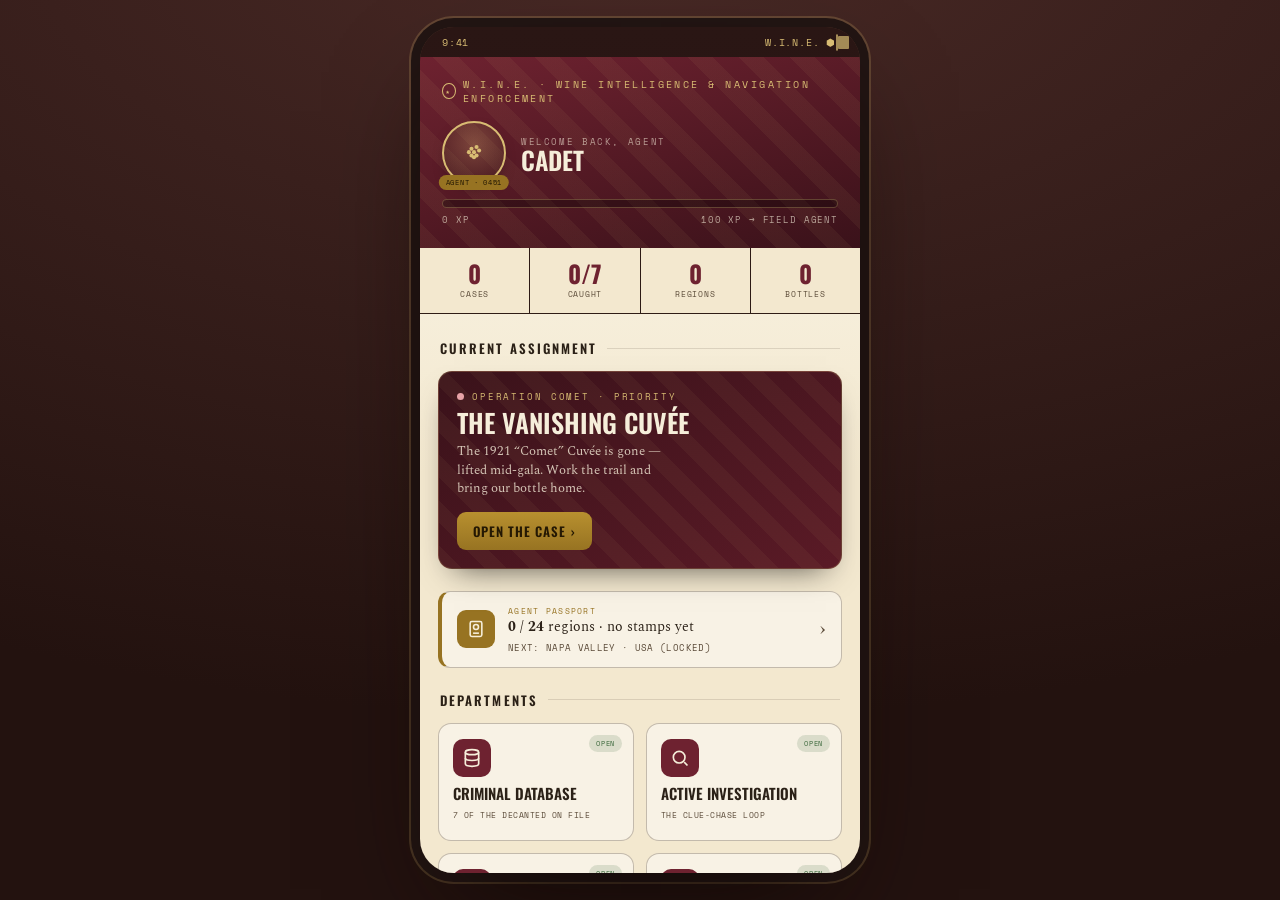
==== index.html @ ae3cd0b0 "Add files via upload" ====
<!DOCTYPE html>
<html lang="en">
<head>
<meta charset="UTF-8" />
<meta name="viewport" content="width=device-width, initial-scale=1.0, viewport-fit=cover" />
<title>W.I.N.E. Headquarters — The Cellar Files</title>
<link rel="preconnect" href="https://fonts.googleapis.com" />
<link rel="preconnect" href="https://fonts.gstatic.com" crossorigin />
<link href="https://fonts.googleapis.com/css2?family=Oswald:wght@400;500;600;700&family=Spectral:ital,wght@0,400;0,500;0,600;1,400;1,500&family=Space+Mono:wght@400;700&display=swap" rel="stylesheet" />
<template id="__bundler_thumbnail">
  <svg xmlns="http://www.w3.org/2000/svg" viewBox="0 0 100 100">
    <rect width="100" height="100" fill="#5A1A26"/>
    <circle cx="50" cy="44" r="21" fill="none" stroke="#D8BC73" stroke-width="2.5"/>
    <circle cx="44" cy="40" r="3" fill="#D8BC73"/><circle cx="52" cy="38" r="3" fill="#D8BC73"/>
    <circle cx="48" cy="46" r="3" fill="#D8BC73"/><circle cx="56" cy="44" r="3" fill="#D8BC73"/><circle cx="50" cy="52" r="3" fill="#D8BC73"/>
    <text x="50" y="80" text-anchor="middle" font-family="monospace" font-size="8" letter-spacing="2" fill="#D8BC73">W.I.N.E. HQ</text>
  </svg>
</template>
<style>
:root{
  --burgundy:#6E2230;--burgundy-deep:#5A1A26;--cabernet:#8B2638;
  --paper:#F3E8CF;--paper-2:#ECDEBE;--cream:#F6EEDA;
  --oak:#3A2A1C;--ink:#2B2117;--ink-soft:#5A4A38;
  --gold:#B8902F;--gold-deep:#977322;--gold-soft:#D8BC73;--green:#3f6b3f;--red:#9c2b32;
  --rule:rgba(58,42,28,0.28);--rule-soft:rgba(58,42,28,0.14);
  --font-display:'Oswald','Arial Narrow',sans-serif;--font-body:'Spectral',Georgia,serif;--font-mono:'Space Mono','Courier New',monospace;
}
*{box-sizing:border-box;}html,body{margin:0;padding:0;height:100%;}
body{font-family:var(--font-body);color:var(--ink);background:radial-gradient(120% 90% at 50% -10%,#4a2a26,#3a201d 40%,#23120f 100%);-webkit-font-smoothing:antialiased;overflow:hidden;}
.frame-wrap{position:fixed;inset:0;display:flex;align-items:center;justify-content:center;padding:18px;}
.phone{position:relative;width:min(440px,96vw);height:min(940px,94vh);overflow:hidden;border-radius:34px;
  background:linear-gradient(180deg,#2a1614,#1f1010);box-shadow:0 50px 110px -34px rgba(15,7,5,.85),0 0 0 9px #221513,0 0 0 11px rgba(216,188,115,.22);}
.statusbar{position:absolute;top:0;left:0;right:0;height:30px;z-index:30;display:flex;align-items:center;justify-content:space-between;padding:0 22px;font-family:var(--font-mono);font-size:10px;letter-spacing:.08em;color:var(--gold-soft);}
.statusbar .batt{width:18px;height:9px;border:1px solid var(--gold-soft);border-radius:2px;opacity:.7;position:relative;}
.statusbar .batt::after{content:"";position:absolute;left:1px;top:1px;bottom:1px;width:11px;background:var(--gold-soft);border-radius:1px;}
.screen{position:absolute;inset:30px 0 0;overflow-y:auto;scrollbar-width:none;z-index:5;}
.screen::-webkit-scrollbar{display:none;}

/* ===== Agent crest header ===== */
.hq-head{position:relative;padding:20px 22px 22px;background:linear-gradient(165deg,#6E2230,#4a1620 70%,#3a121a);color:var(--cream);overflow:hidden;}
.hq-head::before{content:"";position:absolute;inset:0;background-image:repeating-linear-gradient(45deg,rgba(216,188,115,.06) 0 18px,transparent 18px 36px);}
.hq-top{display:flex;align-items:center;gap:7px;position:relative;font-family:var(--font-mono);font-size:9.5px;letter-spacing:.26em;text-transform:uppercase;color:var(--gold-soft);}
.hq-top .seal{width:16px;height:16px;border:1.5px solid var(--gold-soft);border-radius:50%;display:flex;align-items:center;justify-content:center;font-size:7px;}
.agent-row{display:flex;align-items:center;gap:15px;margin-top:16px;position:relative;}
.crest{width:64px;height:64px;flex:0 0 auto;border-radius:50%;border:2.5px solid var(--gold-soft);display:flex;align-items:center;justify-content:center;
  background:radial-gradient(circle at 50% 35%,rgba(216,188,115,.25),rgba(0,0,0,.2));box-shadow:0 6px 16px -8px rgba(0,0,0,.6);position:relative;}
.crest .badge-no{position:absolute;bottom:-7px;left:50%;transform:translateX(-50%);background:var(--gold-deep);color:#241803;font-family:var(--font-mono);font-size:7px;letter-spacing:.1em;padding:2px 7px;border-radius:999px;white-space:nowrap;}
.crest svg{width:34px;height:34px;}
.agent-meta{flex:1;min-width:0;}
.agent-meta .greet{font-family:var(--font-mono);font-size:9px;letter-spacing:.18em;text-transform:uppercase;color:rgba(246,238,218,.6);}
.agent-meta .rank{font-family:var(--font-display);font-weight:600;text-transform:uppercase;font-size:25px;line-height:.95;color:var(--cream);}
.xp-wrap{margin-top:14px;position:relative;}
.xp-bar{height:9px;border-radius:6px;background:rgba(0,0,0,.3);overflow:hidden;border:1px solid rgba(216,188,115,.3);}
.xp-bar i{display:block;height:100%;border-radius:6px;background:linear-gradient(90deg,var(--gold),var(--gold-soft));transition:width .5s;}
.xp-label{display:flex;justify-content:space-between;margin-top:5px;font-family:var(--font-mono);font-size:8.5px;letter-spacing:.1em;text-transform:uppercase;color:rgba(246,238,218,.65);}

/* stats strip */
.stats-strip{display:grid;grid-template-columns:repeat(4,1fr);gap:1px;background:var(--rule);border-bottom:1.5px solid var(--rule);}
.stat-cell{background:var(--paper);padding:13px 6px;text-align:center;}
.stat-cell .num{font-family:var(--font-display);font-weight:700;font-size:24px;color:var(--burgundy);line-height:1;}
.stat-cell .lab{font-family:var(--font-mono);font-size:7.5px;letter-spacing:.1em;text-transform:uppercase;color:var(--ink-soft);margin-top:4px;}

.body{background:linear-gradient(180deg,var(--cream),var(--paper) 12%);padding:18px 18px 30px;}
.sec-h{font-family:var(--font-display);font-weight:600;text-transform:uppercase;letter-spacing:.16em;font-size:13px;color:var(--ink);display:flex;align-items:center;gap:10px;margin:6px 2px 13px;}
.sec-h::after{content:"";flex:1;height:1px;background:var(--rule-soft);}

/* featured assignment */
.assignment{position:relative;display:block;text-decoration:none;color:inherit;border-radius:14px;overflow:hidden;margin-bottom:22px;
  background:linear-gradient(150deg,#3a121a,#5a1a26);box-shadow:0 14px 30px -16px rgba(0,0,0,.7);border:1px solid rgba(216,188,115,.25);}
.assignment::before{content:"";position:absolute;inset:0;background-image:repeating-linear-gradient(45deg,rgba(216,188,115,.05) 0 16px,transparent 16px 32px);}
.assignment .a-pad{position:relative;padding:18px;}
.assignment .a-k{font-family:var(--font-mono);font-size:8.5px;letter-spacing:.22em;text-transform:uppercase;color:var(--gold-soft);display:flex;align-items:center;gap:8px;}
.assignment .a-k .live{width:7px;height:7px;border-radius:50%;background:#e7a3a7;animation:pulse 1.6s infinite;}
@keyframes pulse{0%{box-shadow:0 0 0 0 rgba(231,163,167,.6);}70%{box-shadow:0 0 0 7px transparent;}100%{box-shadow:0 0 0 0 transparent;}}
.assignment .a-title{font-family:var(--font-display);font-weight:600;text-transform:uppercase;font-size:26px;color:var(--cream);line-height:.95;margin:8px 0 6px;}
.assignment .a-desc{font-size:13px;color:rgba(246,238,218,.8);line-height:1.45;max-width:32ch;}
.assignment .a-go{display:inline-flex;align-items:center;gap:8px;margin-top:14px;font-family:var(--font-display);font-weight:600;text-transform:uppercase;letter-spacing:.08em;font-size:13px;
  color:#241803;background:linear-gradient(180deg,var(--gold),var(--gold-deep));padding:9px 16px;border-radius:9px;}

.pp-sum-card{display:flex;align-items:center;gap:13px;text-decoration:none;color:inherit;margin-bottom:22px;
  background:rgba(255,255,255,.45);border:1px solid var(--rule);border-left:4px solid var(--gold-deep);border-radius:12px;padding:13px 15px;transition:.15s;}
.pp-sum-card:hover{background:rgba(255,255,255,.74);transform:translateY(-2px);}
.pp-sum-card .pps-ic{width:38px;height:38px;flex:0 0 auto;border-radius:9px;background:var(--gold-deep);color:var(--cream);display:flex;align-items:center;justify-content:center;}
.pp-sum-card .pps-ic svg{width:20px;height:20px;}
.pp-sum-card .pps-meta{flex:1;min-width:0;}
.pp-sum-card .pps-k{font-family:var(--font-mono);font-size:8px;letter-spacing:.16em;text-transform:uppercase;color:var(--gold-deep);}
.pp-sum-card .pps-v{font-size:13.5px;color:var(--ink);line-height:1.3;margin-top:2px;}
.pp-sum-card .pps-next{font-family:var(--font-mono);font-size:8.5px;letter-spacing:.04em;text-transform:uppercase;color:var(--ink-soft);margin-top:4px;}
.pp-sum-card .pps-go{font-size:22px;color:var(--ink-soft);}

/* module grid */
.modules{display:grid;grid-template-columns:repeat(2,1fr);gap:12px;}
.module{position:relative;display:flex;flex-direction:column;gap:9px;text-decoration:none;color:inherit;cursor:pointer;text-align:left;
  background:rgba(255,255,255,.45);border:1px solid var(--rule);border-radius:13px;padding:15px 14px;min-height:118px;transition:.15s;width:100%;font:inherit;}
.module:hover{background:rgba(255,255,255,.78);transform:translateY(-3px);box-shadow:0 12px 24px -16px rgba(0,0,0,.5);}
.module .m-ic{width:38px;height:38px;border-radius:10px;background:var(--burgundy);color:var(--cream);display:flex;align-items:center;justify-content:center;}
.module .m-ic svg{width:20px;height:20px;}
.module .m-name{font-family:var(--font-display);font-weight:600;text-transform:uppercase;font-size:15px;color:var(--ink);line-height:1;}
.module .m-sub{font-family:var(--font-mono);font-size:8px;letter-spacing:.06em;text-transform:uppercase;color:var(--ink-soft);line-height:1.4;}
.module .m-status{position:absolute;top:11px;right:11px;font-family:var(--font-mono);font-size:7px;letter-spacing:.1em;text-transform:uppercase;padding:3px 7px;border-radius:999px;}
.module.live .m-status{background:rgba(63,107,63,.16);color:var(--green);}
.module.dev{opacity:.92;}
.module.dev .m-ic{background:var(--ink-soft);}
.module.dev .m-status{background:rgba(58,42,28,.1);color:var(--ink-soft);}
.module.dev .m-name{color:var(--ink-soft);}

/* achievements */
.ach-row{display:flex;gap:10px;overflow-x:auto;padding:2px 2px 6px;scrollbar-width:none;}
.ach-row::-webkit-scrollbar{display:none;}
.ach{flex:0 0 auto;width:76px;text-align:center;}
.ach .a-medal{width:54px;height:54px;margin:0 auto 6px;border-radius:50%;display:flex;align-items:center;justify-content:center;font-size:22px;
  background:rgba(184,144,47,.16);border:1.5px solid var(--gold-deep);}
.ach.locked .a-medal{background:rgba(58,42,28,.07);border:1.5px dashed var(--rule);filter:grayscale(1);opacity:.55;}
.ach .a-n{font-family:var(--font-mono);font-size:7.5px;letter-spacing:.04em;text-transform:uppercase;color:var(--ink-soft);line-height:1.25;}

.hq-footer{text-align:center;font-family:var(--font-body);font-style:italic;color:var(--ink-soft);font-size:13px;margin-top:24px;padding-top:16px;border-top:1px solid var(--rule-soft);}
.reset-link{display:block;text-align:center;margin-top:12px;font-family:var(--font-mono);font-size:8.5px;letter-spacing:.14em;text-transform:uppercase;color:var(--ink-soft);opacity:.5;cursor:pointer;background:none;border:none;width:100%;}

/* dev modal */
.devwrap{position:absolute;inset:0;z-index:60;display:none;align-items:flex-end;justify-content:center;background:rgba(20,10,8,.55);backdrop-filter:blur(2px);}
.devwrap.show{display:flex;}
.devcard{width:100%;background:linear-gradient(180deg,var(--cream),var(--paper));border-radius:20px 20px 0 0;border-top:3px solid var(--gold);padding:24px 22px 28px;box-shadow:0 -20px 50px -20px rgba(0,0,0,.6);animation:up .28s cubic-bezier(.2,.9,.3,1);}
@keyframes up{from{transform:translateY(100%);}to{transform:none;}}
.devcard .d-ic{width:46px;height:46px;border-radius:12px;background:var(--gold);color:#241803;display:flex;align-items:center;justify-content:center;margin-bottom:12px;}
.devcard .d-ic svg{width:24px;height:24px;}
.devcard .d-tag{font-family:var(--font-mono);font-size:9px;letter-spacing:.2em;text-transform:uppercase;color:var(--gold-deep);}
.devcard .d-name{font-family:var(--font-display);font-weight:600;text-transform:uppercase;font-size:24px;color:var(--burgundy);margin:3px 0 10px;line-height:1;}
.devcard .d-desc{font-size:15.5px;line-height:1.55;color:var(--ink);}
.devcard .d-close{margin-top:18px;width:100%;font-family:var(--font-display);font-weight:600;text-transform:uppercase;letter-spacing:.12em;font-size:14px;border:none;border-radius:11px;padding:14px;background:linear-gradient(180deg,var(--burgundy),var(--burgundy-deep));color:var(--cream);cursor:pointer;}
</style>
</head>
<body>
  <div class="frame-wrap">
    <div class="phone">
      <div class="statusbar"><span>9:41</span><span>W.I.N.E. ⬢ <span class="batt"></span></span></div>
      <div class="screen" id="screen"></div>
      <div class="devwrap" id="devwrap"></div>
    </div>
  </div>

  <script src="data.js"></script>
  <script src="art.js"></script>
  <script src="career.js"></script>
  <script src="passport-data.js"></script>
  <script>
  (function () {
    var screen = document.getElementById("screen");
    var devwrap = document.getElementById("devwrap");
    var S = Career.state();
    var META = window.REGION_META || {};
    var ppTotal = Object.keys(META).length;
    var ppDisc = (S.regions || []).filter(function (k) { return META[k]; });
    var ppNewest = ppDisc.length ? (META[ppDisc[ppDisc.length - 1]].name) : null;
    var ppLocked = Object.keys(META).filter(function (k) { return ppDisc.indexOf(k) < 0; });
    var ppTeaser = ppLocked.length ? META[ppLocked[0]] : null;

    var grapeSeal =
      '<svg viewBox="0 0 40 40" fill="none"><circle cx="17" cy="15" r="2.4" fill="#D8BC73"/><circle cx="23" cy="13" r="2.4" fill="#D8BC73"/>' +
      '<circle cx="20" cy="19" r="2.4" fill="#D8BC73"/><circle cx="26" cy="17" r="2.4" fill="#D8BC73"/><circle cx="14" cy="19" r="2.4" fill="#D8BC73"/>' +
      '<circle cx="20" cy="25" r="2.4" fill="#D8BC73"/><circle cx="23" cy="23" r="2.4" fill="#D8BC73"/><circle cx="17" cy="23" r="2.4" fill="#D8BC73"/></svg>';

    var ICONS = {
      database: '<svg viewBox="0 0 24 24" fill="none" stroke="currentColor" stroke-width="2"><ellipse cx="12" cy="5" rx="8" ry="3"/><path d="M4 5v14c0 1.7 3.6 3 8 3s8-1.3 8-3V5"/><path d="M4 12c0 1.7 3.6 3 8 3s8-1.3 8-3"/></svg>',
      case: '<svg viewBox="0 0 24 24" fill="none" stroke="currentColor" stroke-width="2"><circle cx="11" cy="11" r="7"/><path d="M21 21l-4-4"/></svg>',
      map: '<svg viewBox="0 0 24 24" fill="none" stroke="currentColor" stroke-width="2"><path d="M9 4 3 6v14l6-2 6 2 6-2V4l-6 2-6-2z"/><path d="M9 4v14M15 6v14"/></svg>',
      passport: '<svg viewBox="0 0 24 24" fill="none" stroke="currentColor" stroke-width="2"><rect x="5" y="3" width="14" height="18" rx="2"/><circle cx="12" cy="10" r="3"/><path d="M9 17h6"/></svg>',
      evidence: '<svg viewBox="0 0 24 24" fill="none" stroke="currentColor" stroke-width="2"><rect x="3" y="4" width="18" height="16" rx="2"/><path d="M7 8l4 3-4 3M13 14h4"/></svg>',
      cellar: '<svg viewBox="0 0 24 24" fill="none" stroke="currentColor" stroke-width="2"><path d="M8 3h8l-1 7a4 4 0 0 1-3 3v6M9 10a4 4 0 0 0 3 3M8 21h8"/></svg>',
      campaign: '<svg viewBox="0 0 24 24" fill="none" stroke="currentColor" stroke-width="2"><path d="M4 19V5l8 3 8-3v14l-8 3-8-3z"/><path d="M12 8v14"/></svg>',
      daily: '<svg viewBox="0 0 24 24" fill="none" stroke="currentColor" stroke-width="2"><rect x="3" y="5" width="18" height="16" rx="2"/><path d="M3 9h18M8 3v4M16 3v4M12 13v4M10 15h4"/></svg>',
      ranks: '<svg viewBox="0 0 24 24" fill="none" stroke="currentColor" stroke-width="2"><circle cx="12" cy="9" r="5"/><path d="M9 13l-2 8 5-3 5 3-2-8"/></svg>',
      ach: '<svg viewBox="0 0 24 24" fill="none" stroke="currentColor" stroke-width="2"><path d="M7 4h10v5a5 5 0 0 1-10 0zM7 6H4v2a3 3 0 0 0 3 3M17 6h3v2a3 3 0 0 1-3 3M9 19h6M10 15v4M14 15v4"/></svg>'
    };

    /* LIVE modules link out; DEV modules open an info sheet. */
    var MODULES = [
      { ic: "database", name: "Criminal Database", sub: S.totalCriminals + " of The Decanted on file", href: "character-bible.html", live: true },
      { ic: "case", name: "Active Investigation", sub: "The clue-chase loop", href: "case-file.html", live: true },
      { ic: "map", name: "Operations Map", sub: "Track pursuits worldwide", href: "character-bible.html#map", live: true },
      { ic: "passport", name: "Agent Passport", sub: ppDisc.length + " of " + ppTotal + " regions stamped", href: "passport.html", live: true },
      { ic: "evidence", name: "Evidence Board", sub: "Pin clues & connect", dev: "A corkboard of photos, clues and red string. Pin evidence from across cases and connect The Decanted's network to expose the syndicate." },
      { ic: "cellar", name: "The Cellar", sub: "Recovered bottles", dev: "Your trophy cellar. Every legendary bottle you recover is racked here with its story, year, and the case that brought it home." },
      { ic: "campaign", name: "Campaign", sub: "Story chapters", dev: "A narrative campaign in chapters — from your first cork to dismantling The Corkfather's empire, each chapter chains cases into a story." },
      { ic: "daily", name: "Daily Brief", sub: "New lead each day", dev: "A fresh procedurally-seeded lead every day — a quick case for steady XP, region progress, and daily streak rewards." },
      { ic: "ranks", name: "Career & Ranks", sub: S.rank + (S.nextRank ? " → " + S.nextRank : ""), dev: "The full W.I.N.E. promotion ladder, from Cadet to Master Detective — with the perks, clearance, and tools each rank unlocks." },
      { ic: "ach", name: "Achievements", sub: S.achievements.length + " of " + S.achievementDefs.length + " earned", dev: "Commendations and medals for clean arrests, full rosters, region sweeps and more — your wall of W.I.N.E. honors." }
    ];

    function render() {
      S = Career.state();
      ppDisc = (S.regions || []).filter(function (k) { return META[k]; });
      ppNewest = ppDisc.length ? (META[ppDisc[ppDisc.length - 1]].name) : null;
      ppLocked = Object.keys(META).filter(function (k) { return ppDisc.indexOf(k) < 0; });
      ppTeaser = ppLocked.length ? META[ppLocked[0]] : null;
      var caught = S.caughtIds.length;
      var html =
        '<div class="hq-head">' +
          '<div class="hq-top"><span class="seal">★</span> W.I.N.E. · Wine Intelligence &amp; Navigation Enforcement</div>' +
          '<div class="agent-row">' +
            '<div class="crest">' + grapeSeal + '<span class="badge-no">AGENT · 0451</span></div>' +
            '<div class="agent-meta"><div class="greet">Welcome back, Agent</div>' +
              '<div class="rank">' + S.rank + '</div></div>' +
          '</div>' +
          '<div class="xp-wrap"><div class="xp-bar"><i style="width:' + Math.round(S.progress * 100) + '%"></i></div>' +
            '<div class="xp-label"><span>' + S.xp + ' XP</span><span>' +
              (S.nextRank ? S.xpToNext + ' XP → ' + S.nextRank : 'Top rank achieved') + '</span></div></div>' +
        '</div>' +
        '<div class="stats-strip">' +
          statCell(S.casesSolved, "Cases") +
          statCell(caught + "/" + S.totalCriminals, "Caught") +
          statCell(S.regions.length, "Regions") +
          statCell(S.bottles.length, "Bottles") +
        '</div>' +
        '<div class="body">' +
          '<div class="sec-h">Current Assignment</div>' +
          '<a class="assignment" href="case-file.html">' +
            '<div class="a-pad"><div class="a-k"><span class="live"></span> Operation Comet · Priority</div>' +
              '<div class="a-title">The Vanishing Cuvée</div>' +
              '<div class="a-desc">The 1921 “Comet” Cuvée is gone — lifted mid-gala. Work the trail and bring our bottle home.</div>' +
              '<span class="a-go">Open the Case ›</span></div>' +
          '</a>' +
          '<a class="pp-sum-card" href="passport.html">' +
            '<div class="pps-ic"><svg viewBox="0 0 24 24" fill="none" stroke="currentColor" stroke-width="1.9"><rect x="5" y="3" width="14" height="18" rx="2"/><circle cx="12" cy="9.5" r="3"/><path d="M8.5 17h7"/></svg></div>' +
            '<div class="pps-meta"><div class="pps-k">Agent Passport</div>' +
              '<div class="pps-v"><b>' + ppDisc.length + ' / ' + ppTotal + '</b> regions · ' +
                (ppNewest ? 'newest <b>' + ppNewest + '</b>' : 'no stamps yet') + '</div>' +
              (ppTeaser ? '<div class="pps-next">Next: ' + ppTeaser.name + ' · ' + ppTeaser.country + ' (locked)</div>' : '') +
            '</div><span class="pps-go">›</span>' +
          '</a>' +
          '<div class="sec-h">Departments</div>' +
          '<div class="modules" id="modules"></div>' +
          '<div class="sec-h" style="margin-top:24px">Commendations</div>' +
          '<div class="ach-row" id="ach"></div>' +
          '<div class="hq-footer">“We don\'t just drink history. We protect it.” — Cork Connoisseur</div>' +
          '<button class="reset-link" id="reset">Reset agent progress</button>' +
        '</div>';
      screen.innerHTML = html;

      var mods = document.getElementById("modules");
      MODULES.forEach(function (m) {
        var node;
        if (m.live) {
          node = document.createElement("a");
          node.href = m.href; node.style.textDecoration = "none";
          node.className = "module live";
        } else {
          node = document.createElement("button");
          node.className = "module dev";
          node.onclick = function () { openDev(m); };
        }
        node.innerHTML =
          '<span class="m-status">' + (m.live ? "Open" : "Soon") + '</span>' +
          '<span class="m-ic">' + ICONS[m.ic] + '</span>' +
          '<span class="m-name">' + m.name + '</span>' +
          '<span class="m-sub">' + m.sub + '</span>';
        mods.appendChild(node);
      });

      var ach = document.getElementById("ach");
      S.achievementDefs.forEach(function (a) {
        var earned = S.achievements.indexOf(a.id) >= 0;
        var d = document.createElement("div");
        d.className = "ach" + (earned ? "" : " locked");
        d.innerHTML = '<div class="a-medal">' + (earned ? a.icon : "🔒") + '</div><div class="a-n">' + a.name + '</div>';
        ach.appendChild(d);
      });

      document.getElementById("reset").onclick = function () {
        Career.resetAll(); render();
      };
    }

    function statCell(num, lab) {
      return '<div class="stat-cell"><div class="num">' + num + '</div><div class="lab">' + lab + '</div></div>';
    }

    function openDev(m) {
      devwrap.innerHTML =
        '<div class="devcard"><div class="d-ic">' + ICONS[m.ic] + '</div>' +
        '<div class="d-tag">In Development</div><div class="d-name">' + m.name + '</div>' +
        '<div class="d-desc">' + m.dev + '</div>' +
        '<button class="d-close" id="d-close">Got it</button></div>';
      devwrap.classList.add("show");
      document.getElementById("d-close").onclick = function () { devwrap.classList.remove("show"); };
    }
    devwrap.addEventListener("click", function (e) { if (e.target === devwrap) devwrap.classList.remove("show"); });

    render();
  })();
  </script>
</body>
</html>
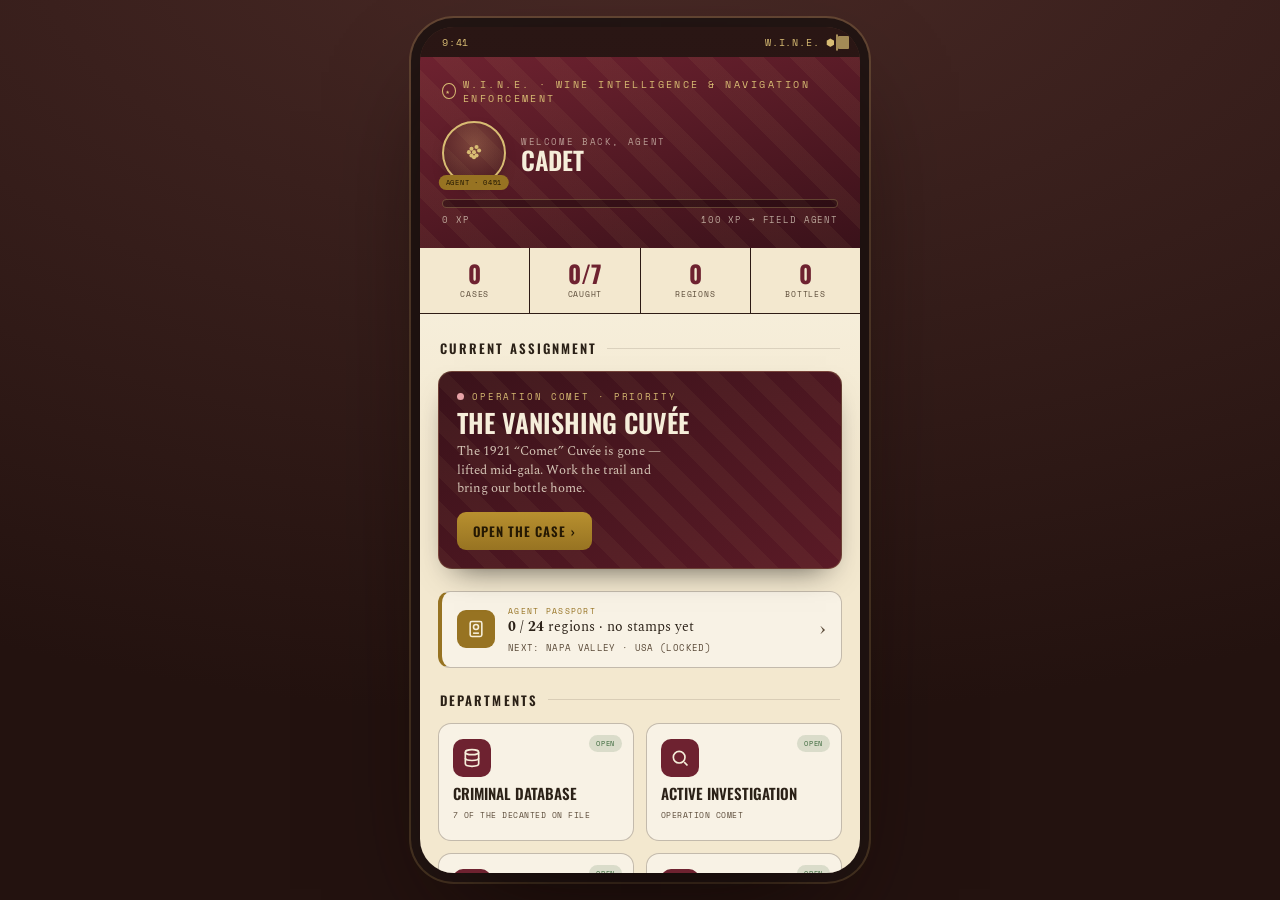
==== commit 94d8c77c: "Update index.html" ====
--- a/index.html
+++ b/index.html
@@ -127,6 +127,17 @@
 .devcard .d-name{font-family:var(--font-display);font-weight:600;text-transform:uppercase;font-size:24px;color:var(--burgundy);margin:3px 0 10px;line-height:1;}
 .devcard .d-desc{font-size:15.5px;line-height:1.55;color:var(--ink);}
 .devcard .d-close{margin-top:18px;width:100%;font-family:var(--font-display);font-weight:600;text-transform:uppercase;letter-spacing:.12em;font-size:14px;border:none;border-radius:11px;padding:14px;background:linear-gradient(180deg,var(--burgundy),var(--burgundy-deep));color:var(--cream);cursor:pointer;}
+.cf-list{margin:8px 0 4px;display:flex;flex-direction:column;gap:10px;max-height:48vh;overflow:auto;}
+.cf-row{display:flex;align-items:center;gap:12px;padding:12px 14px;border-radius:12px;border:1px solid var(--rule);background:rgba(255,255,255,.42);}
+.cf-row.solved{border-color:rgba(120,150,95,.55);background:rgba(120,150,95,.13);}
+.cf-row.locked{opacity:.6;border-style:dashed;}
+.cf-meta{flex:1;min-width:0;}
+.cf-code{font-family:var(--font-mono);font-size:9.5px;letter-spacing:.16em;text-transform:uppercase;color:var(--gold-deep);}
+.cf-stat{color:var(--ink-soft);}
+.cf-title{font-family:var(--font-display);font-weight:600;text-transform:uppercase;font-size:17px;color:var(--burgundy);line-height:1.05;margin:2px 0;}
+.cf-reward{font-family:var(--font-mono);font-size:11px;color:var(--ink-soft);}
+.cf-go{display:inline-block;font-family:var(--font-display);font-weight:600;text-transform:uppercase;letter-spacing:.08em;font-size:12px;text-decoration:none;background:linear-gradient(180deg,var(--burgundy),var(--burgundy-deep));color:var(--cream);padding:9px 13px;border-radius:9px;white-space:nowrap;}
+.cf-lock{display:inline-block;font-size:10px;color:var(--ink-soft);font-style:italic;max-width:120px;text-align:right;line-height:1.3;}
 </style>
 </head>
 <body>
@@ -141,12 +152,15 @@
   <script src="data.js"></script>
   <script src="art.js"></script>
   <script src="career.js"></script>
+  <script src="case-data.js"></script>
   <script src="passport-data.js"></script>
   <script>
   (function () {
     var screen = document.getElementById("screen");
     var devwrap = document.getElementById("devwrap");
     var S = Career.state();
+    var doneIds = S.casesDone || [];
+    var curCase = (window.CASES || []).filter(function (c) { return doneIds.indexOf(c.id) < 0; })[0] || (window.CASES || [])[0];
     var META = window.REGION_META || {};
     var ppTotal = Object.keys(META).length;
     var ppDisc = (S.regions || []).filter(function (k) { return META[k]; });
@@ -175,12 +189,12 @@
     /* LIVE modules link out; DEV modules open an info sheet. */
     var MODULES = [
       { ic: "database", name: "Criminal Database", sub: S.totalCriminals + " of The Decanted on file", href: "character-bible.html", live: true },
-      { ic: "case", name: "Active Investigation", sub: "The clue-chase loop", href: "case-file.html", live: true },
+      { ic: "case", name: "Active Investigation", sub: curCase ? curCase.codename : "The clue-chase loop", href: "case-file.html" + (curCase ? "?case=" + curCase.id : ""), live: true },
       { ic: "map", name: "Operations Map", sub: "Track pursuits worldwide", href: "character-bible.html#map", live: true },
       { ic: "passport", name: "Agent Passport", sub: ppDisc.length + " of " + ppTotal + " regions stamped", href: "passport.html", live: true },
       { ic: "evidence", name: "Evidence Board", sub: "Pin clues & connect", dev: "A corkboard of photos, clues and red string. Pin evidence from across cases and connect The Decanted's network to expose the syndicate." },
       { ic: "cellar", name: "The Cellar", sub: "Recovered bottles", dev: "Your trophy cellar. Every legendary bottle you recover is racked here with its story, year, and the case that brought it home." },
-      { ic: "campaign", name: "Campaign", sub: "Story chapters", dev: "A narrative campaign in chapters — from your first cork to dismantling The Corkfather's empire, each chapter chains cases into a story." },
+      { ic: "campaign", name: "Case Files", sub: doneIds.length + " of " + (window.CASES ? window.CASES.length : 0) + " cases closed", board: true },
       { ic: "daily", name: "Daily Brief", sub: "New lead each day", dev: "A fresh procedurally-seeded lead every day — a quick case for steady XP, region progress, and daily streak rewards." },
       { ic: "ranks", name: "Career & Ranks", sub: S.rank + (S.nextRank ? " → " + S.nextRank : ""), dev: "The full W.I.N.E. promotion ladder, from Cadet to Master Detective — with the perks, clearance, and tools each rank unlocks." },
       { ic: "ach", name: "Achievements", sub: S.achievements.length + " of " + S.achievementDefs.length + " earned", dev: "Commendations and medals for clean arrests, full rosters, region sweeps and more — your wall of W.I.N.E. honors." }
@@ -243,13 +257,17 @@
           node = document.createElement("a");
           node.href = m.href; node.style.textDecoration = "none";
           node.className = "module live";
+        } else if (m.board) {
+          node = document.createElement("button");
+          node.className = "module live";
+          node.onclick = function () { openBoard(); };
         } else {
           node = document.createElement("button");
           node.className = "module dev";
           node.onclick = function () { openDev(m); };
         }
         node.innerHTML =
-          '<span class="m-status">' + (m.live ? "Open" : "Soon") + '</span>' +
+          '<span class="m-status">' + ((m.live || m.board) ? "Open" : "Soon") + '</span>' +
           '<span class="m-ic">' + ICONS[m.ic] + '</span>' +
           '<span class="m-name">' + m.name + '</span>' +
           '<span class="m-sub">' + m.sub + '</span>';
@@ -272,6 +290,35 @@
 
     function statCell(num, lab) {
       return '<div class="stat-cell"><div class="num">' + num + '</div><div class="lab">' + lab + '</div></div>';
+    }
+
+    function openBoard() {
+      var st = Career.state();
+      var done = st.casesDone || [];
+      var CS = window.CASES || [];
+      var rows = CS.map(function (c, i) {
+        var solved = done.indexOf(c.id) >= 0;
+        var unlocked = i === 0 || done.indexOf(CS[i - 1].id) >= 0;
+        var status = solved ? "✓ Closed" : (unlocked ? "Active" : "Locked");
+        var cls = "cf-row " + (solved ? "solved" : (unlocked ? "open" : "locked"));
+        var action = unlocked
+          ? '<a class="cf-go" href="case-file.html?case=' + c.id + '">' + (solved ? "Replay" : "Open File") + ' ↦</a>'
+          : '<span class="cf-lock">🔒 Solve “' + CS[i - 1].title + '” first</span>';
+        return '<div class="' + cls + '">' +
+            '<div class="cf-meta"><div class="cf-code">' + c.codename + ' · <span class="cf-stat">' + status + '</span></div>' +
+            '<div class="cf-title">' + (unlocked ? c.title : "Classified") + '</div>' +
+            '<div class="cf-reward">' + (unlocked ? c.reward : "————") + '</div></div>' +
+            '<div class="cf-act">' + action + '</div>' +
+          '</div>';
+      }).join("");
+      devwrap.innerHTML =
+        '<div class="devcard"><div class="d-ic">' + ICONS.campaign + '</div>' +
+        '<div class="d-tag">Campaign · ' + done.length + ' of ' + CS.length + ' closed</div>' +
+        '<div class="d-name">Case Files</div>' +
+        '<div class="cf-list">' + rows + '</div>' +
+        '<button class="d-close" id="d-close">Close</button></div>';
+      devwrap.classList.add("show");
+      document.getElementById("d-close").onclick = function () { devwrap.classList.remove("show"); };
     }
 
     function openDev(m) {
